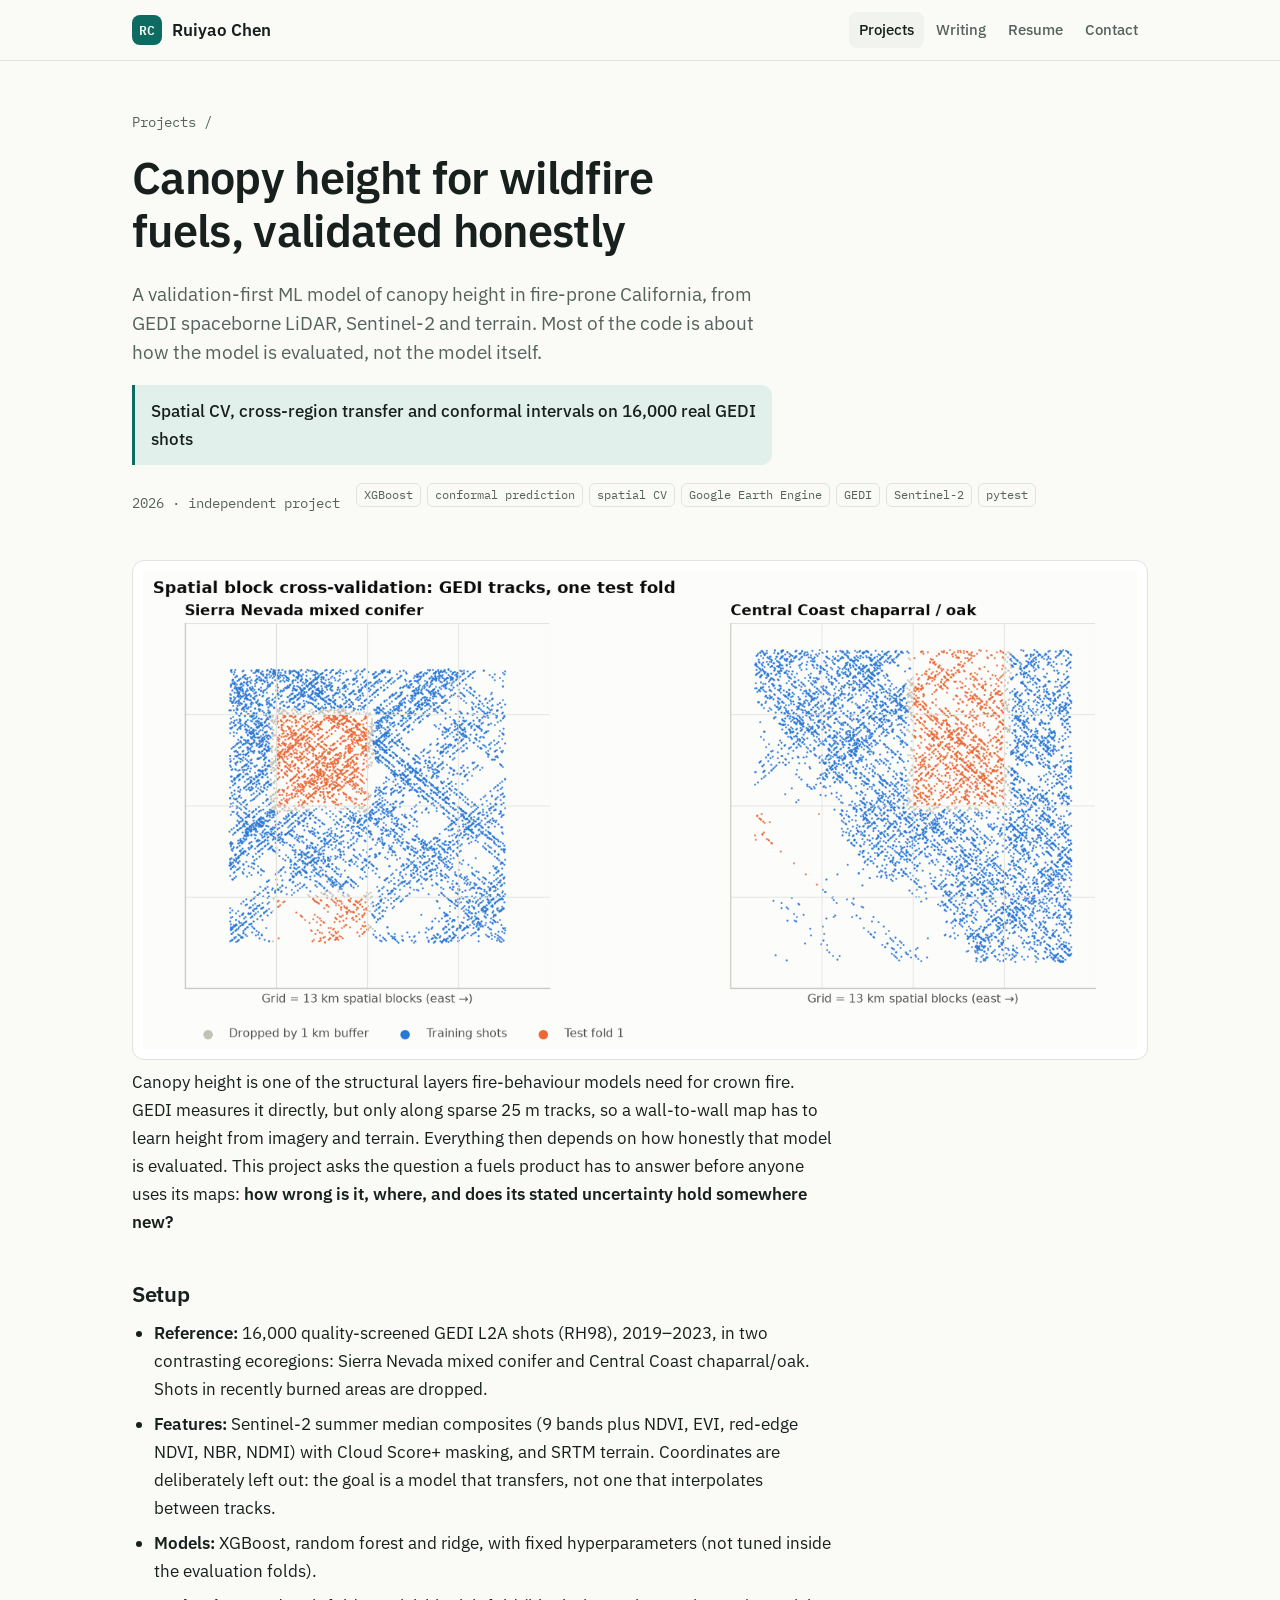
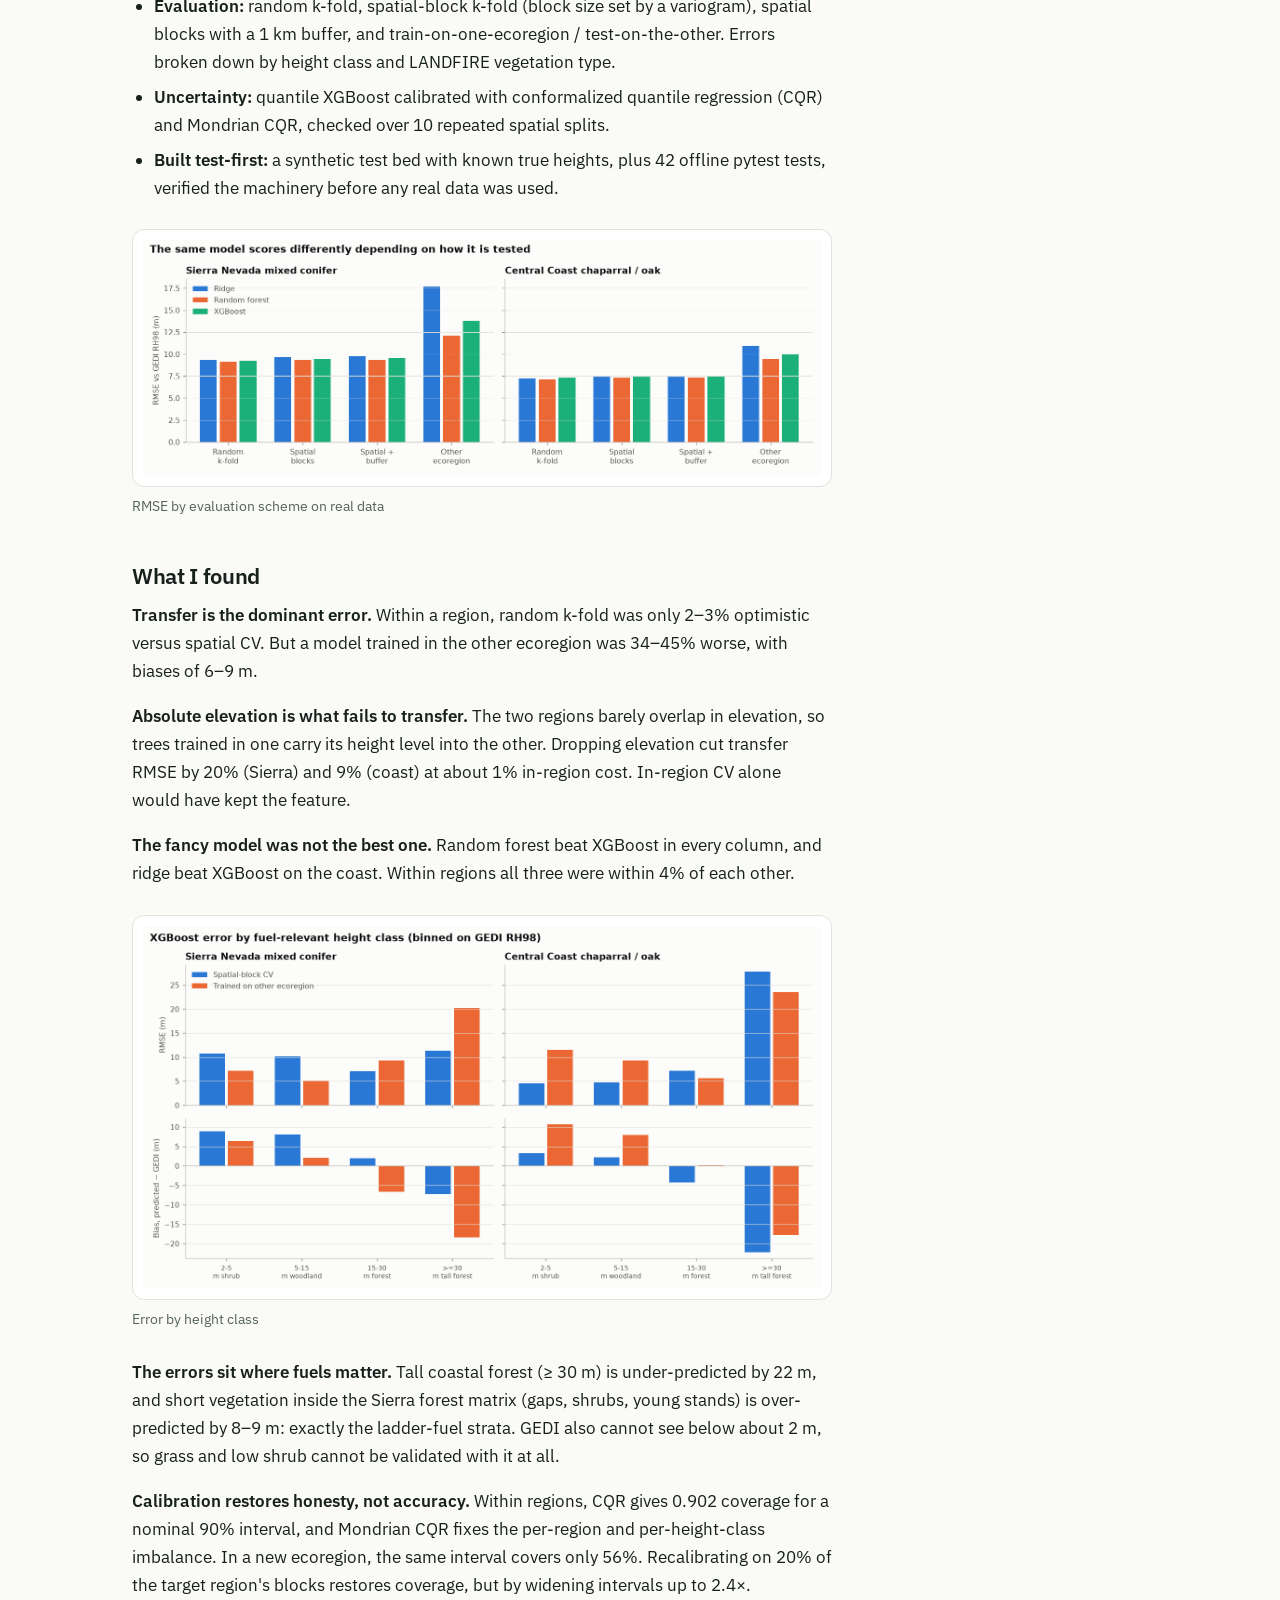
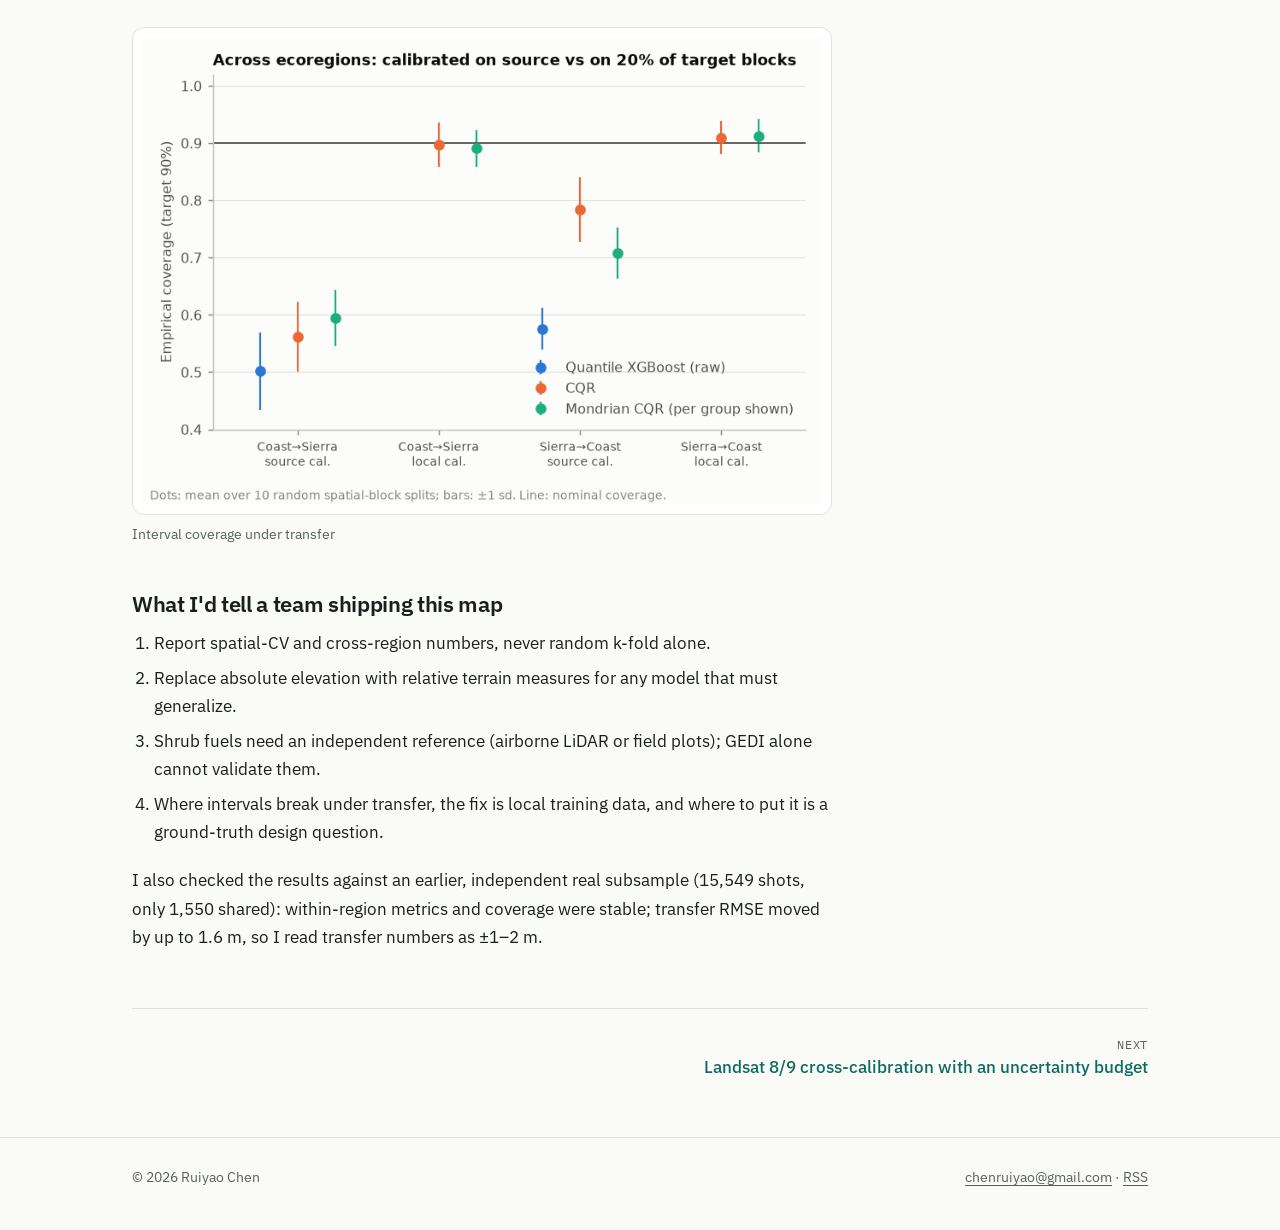
==== projects/canopy-height-validation/index.html @ 19ee0b02 "Launch personal site: projects, writing, resume" ====
<!doctype html>
<html lang="en">
<head>
<meta charset="utf-8">
<meta name="viewport" content="width=device-width, initial-scale=1">
<title>Canopy height for wildfire fuels, validated honestly · Ruiyao Chen</title>
<meta name="description" content="A validation-first ML model of canopy height in fire-prone California, from GEDI spaceborne LiDAR, Sentinel-2 and terrain. Most of the code is about how the model is evaluated, not the model itself.">
<meta name="author" content="Ruiyao Chen">
<link rel="canonical" href="https://ruiyao-chen.github.io/projects/canopy-height-validation/">
<meta property="og:type" content="article">
<meta property="og:title" content="Canopy height for wildfire fuels, validated honestly · Ruiyao Chen">
<meta property="og:description" content="A validation-first ML model of canopy height in fire-prone California, from GEDI spaceborne LiDAR, Sentinel-2 and terrain. Most of the code is about how the model is evaluated, not the model itself.">
<meta property="og:url" content="https://ruiyao-chen.github.io/projects/canopy-height-validation/"><meta property="og:image" content="https://ruiyao-chen.github.io/assets/og.png">
<meta name="twitter:card" content="summary_large_image">
<meta name="theme-color" content="#0d6b61">
<link rel="icon" href="/favicon.svg" type="image/svg+xml">
<link rel="alternate" type="application/rss+xml" title="Ruiyao Chen: writing" href="/feed.xml">
<link rel="preconnect" href="https://fonts.googleapis.com">
<link rel="preconnect" href="https://fonts.gstatic.com" crossorigin>
<link href="https://fonts.googleapis.com/css2?family=IBM+Plex+Mono:wght@400;500;600&family=IBM+Plex+Sans:wght@400;500;600;700&display=swap" rel="stylesheet">
<link rel="stylesheet" href="/assets/css/site.css">

</head>
<body>
<a class="skip" href="#main">Skip to content</a>

<header class="site-header"><div class="wrap">
<a class="brand" href="/"><span class="brand-mark">RC</span><span class="brand-name">Ruiyao Chen</span></a>
<nav class="nav" aria-label="Main"><a href="/projects/" aria-current="page">Projects</a><a href="/blog/">Writing</a><a href="/resume/">Resume</a><a href="/#contact">Contact</a></nav>
</div></header>
<main id="main">
<div class="wrap"><div class="page-head">
<div class="crumbs"><a href="/projects/">Projects</a> /</div>
<h1>Canopy height for wildfire fuels, validated honestly</h1>
<p class="lede">A validation-first ML model of canopy height in fire-prone California, from GEDI spaceborne LiDAR, Sentinel-2 and terrain. Most of the code is about how the model is evaluated, not the model itself.</p>
<p class="callout">Spatial CV, cross-region transfer and conformal intervals on 16,000 real GEDI shots</p>
<div class="meta-row"><span class="period">2026 · independent project</span><ul class="tags"><li>XGBoost</li><li>conformal prediction</li><li>spatial CV</li><li>Google Earth Engine</li><li>GEDI</li><li>Sentinel-2</li><li>pytest</li></ul></div>

</div>
<figure class="cover"><img src="study_design.png" alt="Map of GEDI shots in two California ecoregions, split into 13 km spatial blocks, with one test fold and a 1 km buffer highlighted" width="1352" height="650"></figure>
<article class="prose"><p>Canopy height is one of the structural layers fire-behaviour models need for
crown fire. GEDI measures it directly, but only along sparse 25 m tracks, so a
wall-to-wall map has to learn height from imagery and terrain. Everything then
depends on how honestly that model is evaluated. This project asks the
question a fuels product has to answer before anyone uses its maps:
<strong>how wrong is it, where, and does its stated uncertainty hold somewhere new?</strong></p>
<h2>Setup</h2>
<ul>
<li><strong>Reference:</strong> 16,000 quality-screened GEDI L2A shots (RH98), 2019–2023, in
  two contrasting ecoregions: Sierra Nevada mixed conifer and Central Coast
  chaparral/oak. Shots in recently burned areas are dropped.</li>
<li><strong>Features:</strong> Sentinel-2 summer median composites (9 bands plus NDVI, EVI,
  red-edge NDVI, NBR, NDMI) with Cloud Score+ masking, and SRTM terrain.
  Coordinates are deliberately left out: the goal is a model that transfers,
  not one that interpolates between tracks.</li>
<li><strong>Models:</strong> XGBoost, random forest and ridge, with fixed hyperparameters
  (not tuned inside the evaluation folds).</li>
<li><strong>Evaluation:</strong> random k-fold, spatial-block k-fold (block size set by a
  variogram), spatial blocks with a 1 km buffer, and train-on-one-ecoregion /
  test-on-the-other. Errors broken down by height class and LANDFIRE
  vegetation type.</li>
<li><strong>Uncertainty:</strong> quantile XGBoost calibrated with conformalized quantile
  regression (CQR) and Mondrian CQR, checked over 10 repeated spatial splits.</li>
<li><strong>Built test-first:</strong> a synthetic test bed with known true heights, plus 42
  offline pytest tests, verified the machinery before any real data was used.</li>
</ul>
<figure><img alt="RMSE by evaluation scheme on real data" src="rmse_by_scheme.png" width="1456" height="507" loading="lazy"><figcaption>RMSE by evaluation scheme on real data</figcaption></figure>
<h2>What I found</h2>
<p><strong>Transfer is the dominant error.</strong> Within a region, random k-fold was only
2–3% optimistic versus spatial CV. But a model trained in the other ecoregion
was 34–45% worse, with biases of 6–9 m.</p>
<p><strong>Absolute elevation is what fails to transfer.</strong> The two regions barely overlap
in elevation, so trees trained in one carry its height level into the other.
Dropping elevation cut transfer RMSE by 20% (Sierra) and 9% (coast) at about
1% in-region cost. In-region CV alone would have kept the feature.</p>
<p><strong>The fancy model was not the best one.</strong> Random forest beat XGBoost in every
column, and ridge beat XGBoost on the coast. Within regions all three were
within 4% of each other.</p>
<figure><img alt="Error by height class" src="height_class_error.png" width="1456" height="780" loading="lazy"><figcaption>Error by height class</figcaption></figure>
<p><strong>The errors sit where fuels matter.</strong> Tall coastal forest (≥ 30 m) is
under-predicted by 22 m, and short vegetation inside the Sierra forest matrix
(gaps, shrubs, young stands) is over-predicted by 8–9 m: exactly the ladder-fuel
strata. GEDI also cannot see below about 2 m, so grass and low shrub cannot be
validated with it at all.</p>
<p><strong>Calibration restores honesty, not accuracy.</strong> Within regions, CQR gives
0.902 coverage for a nominal 90% interval, and Mondrian CQR fixes the
per-region and per-height-class imbalance. In a new ecoregion, the same
interval covers only 56%. Recalibrating on 20% of the target region's blocks
restores coverage, but by widening intervals up to 2.4×.</p>
<figure><img alt="Interval coverage under transfer" src="coverage_transfer.png" width="793" height="546" loading="lazy"><figcaption>Interval coverage under transfer</figcaption></figure>
<h2>What I'd tell a team shipping this map</h2>
<ol>
<li>Report spatial-CV and cross-region numbers, never random k-fold alone.</li>
<li>Replace absolute elevation with relative terrain measures for any model
   that must generalize.</li>
<li>Shrub fuels need an independent reference (airborne LiDAR or field plots);
   GEDI alone cannot validate them.</li>
<li>Where intervals break under transfer, the fix is local training data, and
   where to put it is a ground-truth design question.</li>
</ol>
<p>I also checked the results against an earlier, independent real subsample
(15,549 shots, only 1,550 shared): within-region metrics and coverage were
stable; transfer RMSE moved by up to 1.6 m, so I read transfer numbers as ±1–2 m.</p></article>
<nav class="page-nav" aria-label="More projects"><span></span><a href="/projects/landsat-cross-calibration/" style="text-align:right"><span>Next</span>Landsat 8/9 cross-calibration with an uncertainty budget</a></nav>
</div>
</main>
<footer class="site-footer"><div class="wrap">
<span>© 2026 Ruiyao Chen</span>
<span><a href="mailto:chenruiyao@gmail.com">chenruiyao@gmail.com</a> · <a href="/feed.xml">RSS</a></span>
</div></footer>
</body>
</html>
---- assets/css/site.css ----
/* ---------- tokens ---------- */
:root {
  --bg: #fafaf7;
  --surface: #ffffff;
  --surface-2: #f1f3ee;
  --text: #17201d;
  --muted: #56625d;
  --border: #e1e4dd;
  --accent: #0d6b61;
  --accent-strong: #09544c;
  --accent-soft: #e2f0ec;
  --warm: #a9520c;
  --figure-bg: #ffffff;
  --shadow: 0 1px 2px rgb(16 24 20 / 0.05), 0 4px 16px rgb(16 24 20 / 0.06);
  --radius: 14px;
  --max: 1080px;
  --sans: "IBM Plex Sans", system-ui, -apple-system, "Segoe UI", sans-serif;
  --mono: "IBM Plex Mono", ui-monospace, "SF Mono", Menlo, monospace;
  color-scheme: light;
}
@media (prefers-color-scheme: dark) {
  :root:not([data-theme="light"]) {
    --bg: #0d1211;
    --surface: #141b19;
    --surface-2: #1a2320;
    --text: #e4eae7;
    --muted: #9aa7a1;
    --border: #25302c;
    --accent: #4fc4b2;
    --accent-strong: #79d6c7;
    --accent-soft: #143029;
    --warm: #eea25c;
    --figure-bg: #f4f5f2;
    --shadow: 0 1px 2px rgb(0 0 0 / 0.3), 0 6px 20px rgb(0 0 0 / 0.25);
    color-scheme: dark;
  }
}
:root[data-theme="dark"] {
  --bg: #0d1211; --surface: #141b19; --surface-2: #1a2320; --text: #e4eae7;
  --muted: #9aa7a1; --border: #25302c; --accent: #4fc4b2; --accent-strong: #79d6c7;
  --accent-soft: #143029; --warm: #eea25c; --figure-bg: #f4f5f2; color-scheme: dark;
}

/* ---------- base ---------- */
*, *::before, *::after { box-sizing: border-box; }
html { -webkit-text-size-adjust: 100%; scroll-padding-top: 80px; }
body {
  margin: 0;
  background: var(--bg);
  color: var(--text);
  font: 400 17px/1.65 var(--sans);
  -webkit-font-smoothing: antialiased;
}
img { max-width: 100%; height: auto; display: block; }
a { color: var(--accent); text-underline-offset: 3px; text-decoration-thickness: 1px; }
a:hover { color: var(--accent-strong); }
h1, h2, h3 { line-height: 1.2; letter-spacing: -0.015em; margin: 0 0 0.5em; }
h1 { font-size: clamp(2.2rem, 5vw, 3.4rem); font-weight: 600; }
h2 { font-size: 1.6rem; font-weight: 600; }
h3 { font-size: 1.15rem; font-weight: 600; }
p { margin: 0 0 1em; }
:focus-visible { outline: 2px solid var(--accent); outline-offset: 3px; border-radius: 4px; }
.wrap { max-width: var(--max); margin: 0 auto; padding: 0 16px; }
@media (min-width: 720px) { .wrap { padding: 0 32px; } }
.skip { position: absolute; left: -999px; top: 8px; background: var(--surface); padding: 8px 12px; z-index: 100; }
.skip:focus { left: 16px; }
.mono { font-family: var(--mono); }
.muted { color: var(--muted); }

/* ---------- header ---------- */
.site-header {
  position: sticky; top: 0; z-index: 50;
  background: color-mix(in srgb, var(--bg) 88%, transparent);
  backdrop-filter: saturate(1.4) blur(10px);
  -webkit-backdrop-filter: saturate(1.4) blur(10px);
  border-bottom: 1px solid var(--border);
}
.site-header .wrap { display: flex; align-items: center; justify-content: space-between; height: 60px; gap: 16px; }
.brand { display: flex; align-items: center; gap: 10px; color: var(--text); text-decoration: none; font-weight: 600; white-space: nowrap; }
.brand-mark {
  width: 30px; height: 30px; border-radius: 8px; display: grid; place-items: center;
  background: var(--accent); color: var(--bg); font: 600 13px/1 var(--mono); letter-spacing: 0.02em;
}
.nav { display: flex; gap: 2px; align-items: center; }
.nav a {
  color: var(--muted); text-decoration: none; font-size: 15px; font-weight: 500;
  padding: 6px 10px; border-radius: 8px;
}
.nav a:hover, .nav a[aria-current="page"] { color: var(--text); background: var(--surface-2); }
@media (max-width: 560px) {
  .brand-name { display: none; }
  .nav a { padding: 6px 8px; font-size: 14px; }
}

/* ---------- hero ---------- */
.hero { position: relative; padding: 72px 0 56px; overflow: hidden; }
.hero-tracks { position: absolute; inset: 0; pointer-events: none; color: var(--accent); opacity: 0.55; }
.hero-tracks svg { position: absolute; right: -60px; top: -10px; width: 620px; height: auto; }
@media (max-width: 860px) { .hero-tracks { opacity: 0.18; } }
.hero .wrap { position: relative; }
.eyebrow {
  font: 500 13px/1.4 var(--mono); text-transform: uppercase; letter-spacing: 0.08em;
  color: var(--accent); margin: 0 0 16px;
}
.pronouns { font: 400 15px/1 var(--mono); color: var(--muted); letter-spacing: 0; vertical-align: middle; margin-left: 6px; white-space: nowrap; }
.lede { font-size: clamp(1.15rem, 2.2vw, 1.4rem); line-height: 1.5; max-width: 34ch; color: var(--text); margin-bottom: 18px; }
.hero-meta { display: flex; flex-wrap: wrap; gap: 6px 18px; color: var(--muted); font-size: 15px; margin-bottom: 28px; padding: 0; list-style: none; }
.hero-meta li { display: flex; align-items: center; gap: 7px; }
.hero-meta li::before { content: ""; width: 6px; height: 6px; border-radius: 50%; background: var(--accent); opacity: 0.7; }
.actions { display: flex; flex-wrap: wrap; gap: 10px; }
.btn {
  display: inline-flex; align-items: center; gap: 8px; padding: 10px 16px; border-radius: 10px;
  font-weight: 500; font-size: 15px; text-decoration: none; border: 1px solid var(--border);
  background: var(--surface); color: var(--text); transition: border-color .15s, transform .15s;
}
.btn:hover { border-color: var(--accent); color: var(--text); }
.btn.primary { background: var(--accent); border-color: var(--accent); color: var(--bg); }
.btn.primary:hover { background: var(--accent-strong); border-color: var(--accent-strong); color: var(--bg); }
.btn svg { width: 16px; height: 16px; flex: none; }

/* ---------- sections ---------- */
section.block { padding: 56px 0; border-top: 1px solid var(--border); }
.section-head { display: flex; align-items: baseline; justify-content: space-between; gap: 16px; margin-bottom: 28px; flex-wrap: wrap; }
.section-head h2 { margin: 0; }
.section-head a { font-size: 15px; font-weight: 500; text-decoration: none; }
.kicker { font: 500 12px/1 var(--mono); letter-spacing: 0.08em; text-transform: uppercase; color: var(--muted); margin-bottom: 10px; }

.stats { display: grid; grid-template-columns: repeat(4, 1fr); gap: 1px; background: var(--border); border: 1px solid var(--border); border-radius: var(--radius); overflow: hidden; }
.stat { background: var(--surface); padding: 20px 22px; }
.stat-value { font: 600 1.9rem/1.1 var(--sans); letter-spacing: -0.02em; color: var(--accent); }
.stat-label { color: var(--muted); font-size: 14px; line-height: 1.4; margin-top: 6px; }
@media (max-width: 760px) { .stats { grid-template-columns: repeat(2, 1fr); } }

.focus { display: grid; grid-template-columns: repeat(3, 1fr); gap: 20px; }
.focus-item { padding: 22px; border-radius: var(--radius); background: var(--surface); border: 1px solid var(--border); }
.focus-item h3 { display: flex; gap: 10px; align-items: center; }
.focus-num { font: 500 12px/1 var(--mono); color: var(--accent); background: var(--accent-soft); padding: 5px 7px; border-radius: 6px; }
.focus-item p { color: var(--muted); font-size: 15.5px; margin: 0; }
@media (max-width: 860px) { .focus { grid-template-columns: 1fr; } }

/* ---------- project cards ---------- */
.cards { display: grid; grid-template-columns: repeat(3, 1fr); gap: 22px; }
.cards.two { grid-template-columns: repeat(2, 1fr); }
@media (max-width: 960px) { .cards, .cards.two { grid-template-columns: 1fr 1fr; } }
@media (max-width: 640px) { .cards, .cards.two { grid-template-columns: 1fr; } }
.card {
  position: relative; display: flex; flex-direction: column; background: var(--surface);
  border: 1px solid var(--border); border-radius: var(--radius); overflow: hidden;
  transition: border-color .15s, box-shadow .15s, transform .15s;
}
.card:hover { border-color: color-mix(in srgb, var(--accent) 50%, var(--border)); box-shadow: var(--shadow); transform: translateY(-2px); }
@media (prefers-reduced-motion: reduce) { .card, .btn { transition: none; } .card:hover { transform: none; } }
.card-media { aspect-ratio: 16 / 9; background: var(--figure-bg); border-bottom: 1px solid var(--border); overflow: hidden; }
.card-media img { width: 100%; height: 100%; object-fit: contain; padding: 10px; }
.card-body { padding: 20px 20px 22px; display: flex; flex-direction: column; gap: 10px; flex: 1; }
.card h3 { margin: 0; font-size: 1.1rem; }
.card h3 a { color: var(--text); text-decoration: none; }
.card h3 a::after { content: ""; position: absolute; inset: 0; }
.card p { margin: 0; color: var(--muted); font-size: 15px; }
.card .period { font: 400 12.5px/1.3 var(--mono); color: var(--muted); }
.result { font-size: 14px; line-height: 1.45; color: var(--text); background: var(--accent-soft); border-radius: 8px; padding: 8px 10px; }
.result strong { color: var(--accent); font-weight: 600; }
.tags { display: flex; flex-wrap: wrap; gap: 6px; margin-top: auto; padding: 0; list-style: none; }
.tags li { font: 400 12px/1 var(--mono); color: var(--muted); border: 1px solid var(--border); padding: 5px 7px; border-radius: 6px; }
.badge-hidden { position: absolute; z-index: 2; top: 10px; right: 10px; font: 600 11px/1 var(--mono); letter-spacing: .06em; padding: 5px 7px; border-radius: 6px; background: var(--warm); color: #fff; }

.more-list { display: grid; gap: 12px; margin-top: 22px; }
.more-item { position: relative; display: grid; grid-template-columns: 1fr auto; gap: 4px 20px; padding: 18px 20px; background: var(--surface); border: 1px solid var(--border); border-radius: var(--radius); }
.more-item:hover { border-color: color-mix(in srgb, var(--accent) 50%, var(--border)); }
.more-item h3 { margin: 0; font-size: 1.05rem; }
.more-item h3 a { color: var(--text); text-decoration: none; }
.more-item h3 a::after { content: ""; position: absolute; inset: 0; }
.more-item p { grid-column: 1 / -1; margin: 0; color: var(--muted); font-size: 15px; }
.more-item .period { font: 400 12.5px/1.6 var(--mono); color: var(--muted); }
.more-item .badge-hidden { position: static; justify-self: start; grid-column: 1 / -1; }
@media (max-width: 640px) { .more-item { grid-template-columns: 1fr; } }

/* ---------- timeline ---------- */
.timeline { list-style: none; padding: 0; margin: 0; display: grid; gap: 0; }
.timeline li { display: grid; grid-template-columns: 150px 1fr; gap: 20px; padding: 18px 0; border-bottom: 1px solid var(--border); }
.timeline li:last-child { border-bottom: 0; }
.timeline .dates { font: 400 14px/1.6 var(--mono); color: var(--muted); }
.timeline h3 { margin: 0 0 2px; font-size: 1.05rem; }
.timeline .org { color: var(--muted); font-size: 15px; margin: 0 0 6px; }
.timeline .hl { margin: 0; font-size: 15.5px; }
@media (max-width: 640px) { .timeline li { grid-template-columns: 1fr; gap: 4px; } }

/* ---------- publications ---------- */
.pubs { list-style: none; padding: 0; margin: 0; display: grid; gap: 14px; }
.pubs li { display: grid; grid-template-columns: 56px 1fr; gap: 14px; }
.pubs .year { font: 500 14px/1.6 var(--mono); color: var(--accent); }
.pubs .ptitle { font-weight: 500; }
.pubs .pmeta { color: var(--muted); font-size: 15px; }
.pubs b { color: var(--text); font-weight: 600; }

/* ---------- posts ---------- */
.post-list { list-style: none; padding: 0; margin: 0; display: grid; gap: 0; }
.post-list li { position: relative; padding: 18px 0; border-bottom: 1px solid var(--border); display: grid; grid-template-columns: 130px 1fr; gap: 20px; }
.post-list li:first-child { padding-top: 0; }
.post-list li:last-child { border-bottom: 0; }
.post-list time { font: 400 14px/1.7 var(--mono); color: var(--muted); }
.post-list h3 { margin: 0 0 4px; font-size: 1.1rem; }
.post-list h3 a { color: var(--text); text-decoration: none; }
.post-list h3 a:hover { color: var(--accent); }
.post-list p { margin: 0; color: var(--muted); font-size: 15.5px; }
@media (max-width: 640px) { .post-list li { grid-template-columns: 1fr; gap: 2px; } }

/* ---------- contact ---------- */
.contact { background: var(--surface); border: 1px solid var(--border); border-radius: var(--radius); padding: 32px; display: grid; grid-template-columns: 1.3fr 1fr; gap: 24px; align-items: center; }
.contact h2 { margin-bottom: 8px; }
.contact p { color: var(--muted); margin: 0; }
.contact .actions { justify-content: flex-end; }
@media (max-width: 760px) { .contact { grid-template-columns: 1fr; padding: 24px; } .contact .actions { justify-content: flex-start; } }

/* ---------- article (project + post pages) ---------- */
.page-head { padding: 52px 0 28px; }
.crumbs { font: 400 14px/1.4 var(--mono); color: var(--muted); margin-bottom: 18px; }
.crumbs a { color: var(--muted); text-decoration: none; }
.crumbs a:hover { color: var(--accent); }
.page-head h1 { font-size: clamp(1.9rem, 4.2vw, 2.8rem); max-width: 22ch; }
.page-head .lede { max-width: 60ch; font-size: 1.2rem; color: var(--muted); }
.page-head .meta-row { display: flex; flex-wrap: wrap; gap: 10px 16px; align-items: center; margin-top: 18px; }
.page-head .period { font: 400 14px/1.4 var(--mono); color: var(--muted); }
.callout { border-left: 3px solid var(--accent); background: var(--accent-soft); padding: 12px 16px; border-radius: 0 10px 10px 0; margin: 18px 0 0; max-width: 64ch; font-weight: 500; }
.cover { margin: 8px 0 8px; }

.prose { max-width: 70ch; padding-bottom: 40px; }
.prose h2 { font-size: 1.4rem; margin-top: 2em; }
.prose h3 { margin-top: 1.6em; }
.prose ul, .prose ol { padding-left: 1.3em; margin: 0 0 1.2em; }
.prose li { margin-bottom: 0.4em; }
.prose strong { font-weight: 600; }
.prose code { font: 0.9em var(--mono); background: var(--surface-2); padding: 2px 5px; border-radius: 5px; }
.prose pre { background: var(--surface-2); padding: 14px 16px; border-radius: 10px; overflow-x: auto; font-size: 14px; }
.prose pre code { background: none; padding: 0; }
.prose table { width: 100%; border-collapse: collapse; margin: 0 0 1.4em; font-size: 15px; display: block; overflow-x: auto; }
.prose th, .prose td { text-align: left; padding: 8px 12px; border-bottom: 1px solid var(--border); white-space: nowrap; }
.prose td:first-child, .prose th:first-child { white-space: normal; min-width: 12ch; }
.prose th { font-weight: 600; color: var(--muted); font-size: 13px; text-transform: uppercase; letter-spacing: 0.04em; }
.prose em { color: var(--muted); }
figure { margin: 1.6em 0; }
figure.wide { max-width: none; }
figure img { background: var(--figure-bg); border: 1px solid var(--border); border-radius: 12px; padding: 10px; width: 100%; }
figcaption { font-size: 14px; color: var(--muted); margin-top: 8px; }
.page-nav { display: flex; justify-content: space-between; gap: 16px; padding: 28px 0 56px; border-top: 1px solid var(--border); flex-wrap: wrap; }
.page-nav a { text-decoration: none; font-weight: 500; }
.page-nav span { display: block; font: 400 12px/1.4 var(--mono); color: var(--muted); text-transform: uppercase; letter-spacing: 0.06em; }

/* ---------- resume ---------- */
.resume { max-width: 860px; padding-bottom: 56px; }
.resume h2 { font-size: 1.05rem; text-transform: uppercase; letter-spacing: 0.08em; color: var(--accent); margin: 36px 0 14px; padding-bottom: 8px; border-bottom: 1px solid var(--border); }
.resume .job { margin-bottom: 20px; }
.resume .job-head { display: flex; justify-content: space-between; gap: 12px; flex-wrap: wrap; }
.resume .job-head h3 { margin: 0; font-size: 1.05rem; }
.resume .job-head .dates { font: 400 14px/1.6 var(--mono); color: var(--muted); }
.resume .job .org { color: var(--muted); margin: 0 0 6px; font-size: 15px; }
.resume ul { padding-left: 1.2em; margin: 0; }
.resume li { margin-bottom: 5px; font-size: 15.5px; }
.resume .skills { display: grid; grid-template-columns: 200px 1fr; gap: 8px 20px; font-size: 15.5px; }
.resume .skills dt { font-weight: 600; }
.resume .skills dd { margin: 0; color: var(--muted); }
@media (max-width: 640px) { .resume .skills { grid-template-columns: 1fr; gap: 2px; } .resume .skills dd { margin-bottom: 10px; } }
.contact-line { display: flex; flex-wrap: wrap; gap: 6px 18px; color: var(--muted); font-size: 15px; margin: 4px 0 18px; }

/* ---------- footer ---------- */
.site-footer { border-top: 1px solid var(--border); padding: 28px 0 40px; color: var(--muted); font-size: 14px; }
.site-footer .wrap { display: flex; justify-content: space-between; gap: 12px; flex-wrap: wrap; }
.site-footer a { color: var(--muted); }
.preview-banner { background: var(--warm); color: #fff; text-align: center; font: 500 13px/1.4 var(--mono); padding: 8px 16px; }

/* ---------- print (resume) ---------- */
@media print {
  :root { --bg: #fff; --surface: #fff; --text: #111; --muted: #444; --accent: #0d6b61; --border: #ccc; }
  body { font-size: 11pt; }
  .site-header, .site-footer, .no-print, .preview-banner { display: none !important; }
  .page-head { padding: 0 0 8px; }
  .resume h2 { margin-top: 16px; }
  a { color: inherit; text-decoration: none; }
}
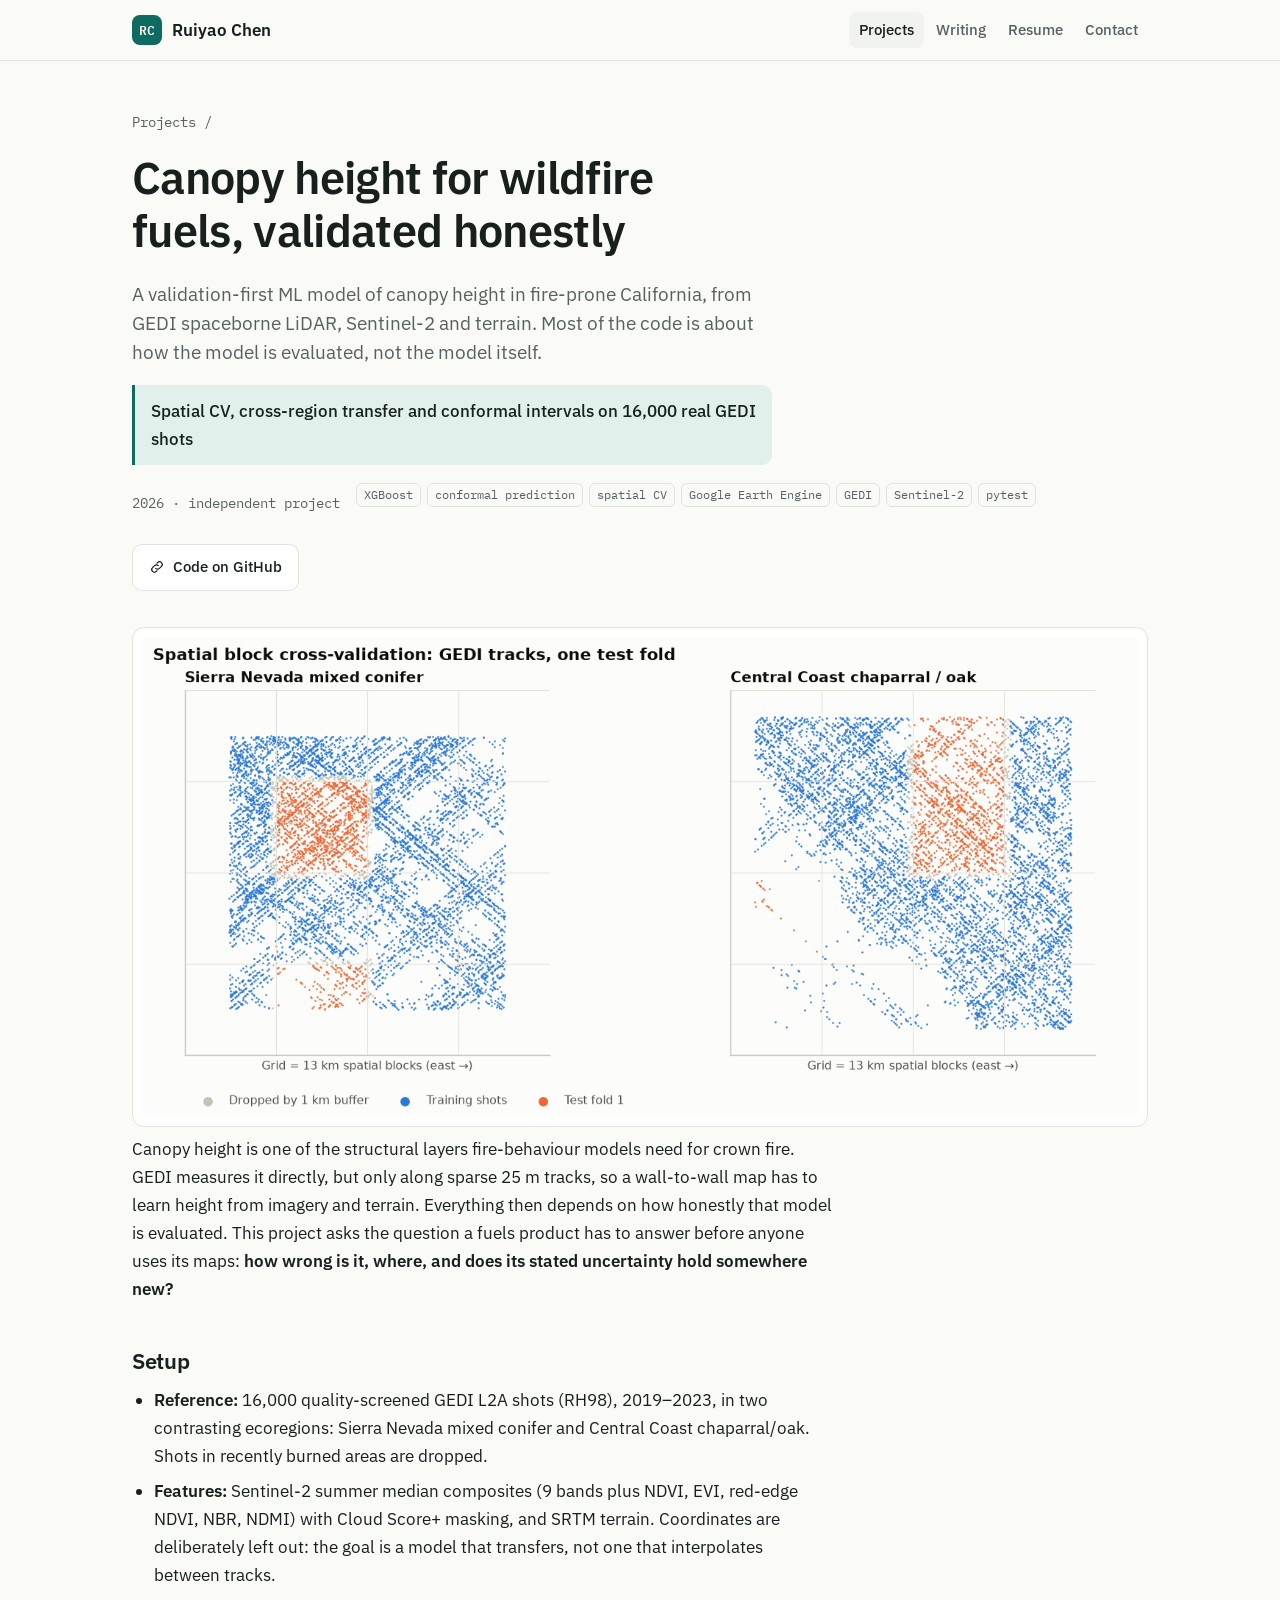
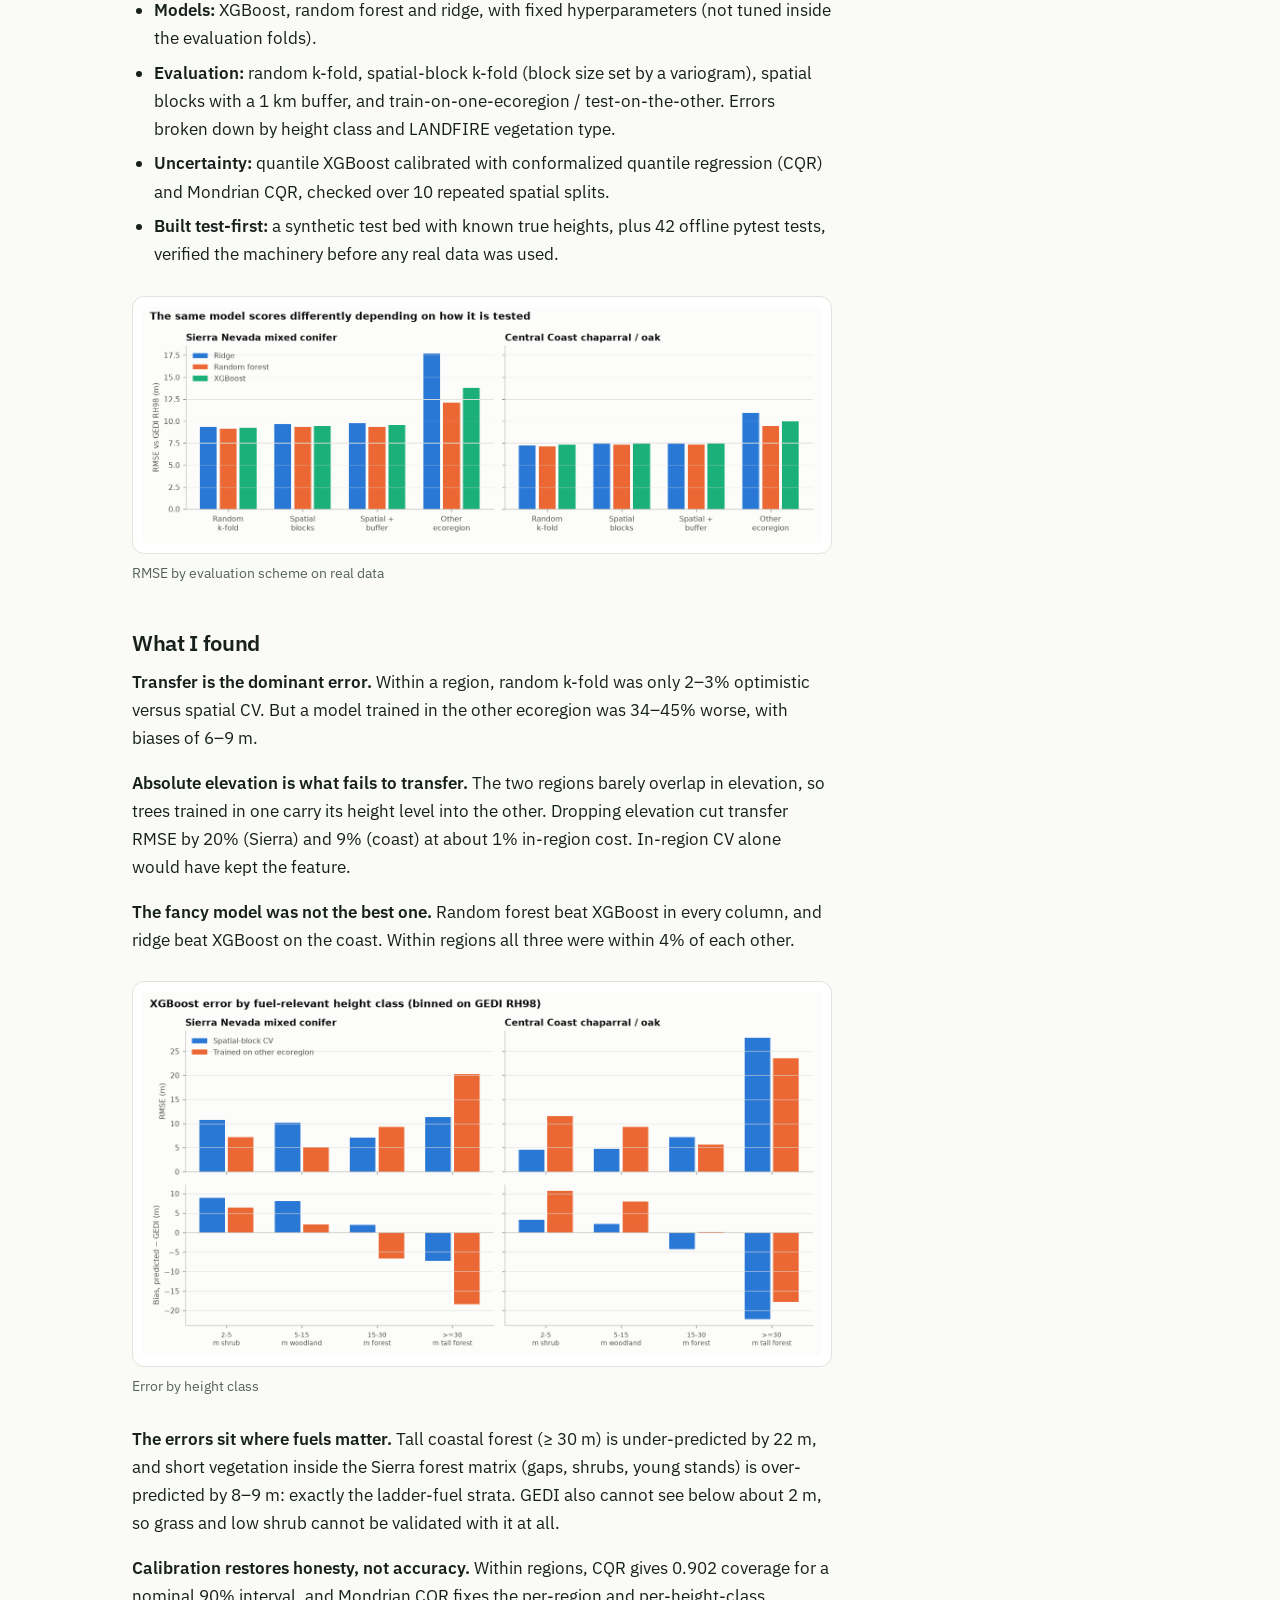
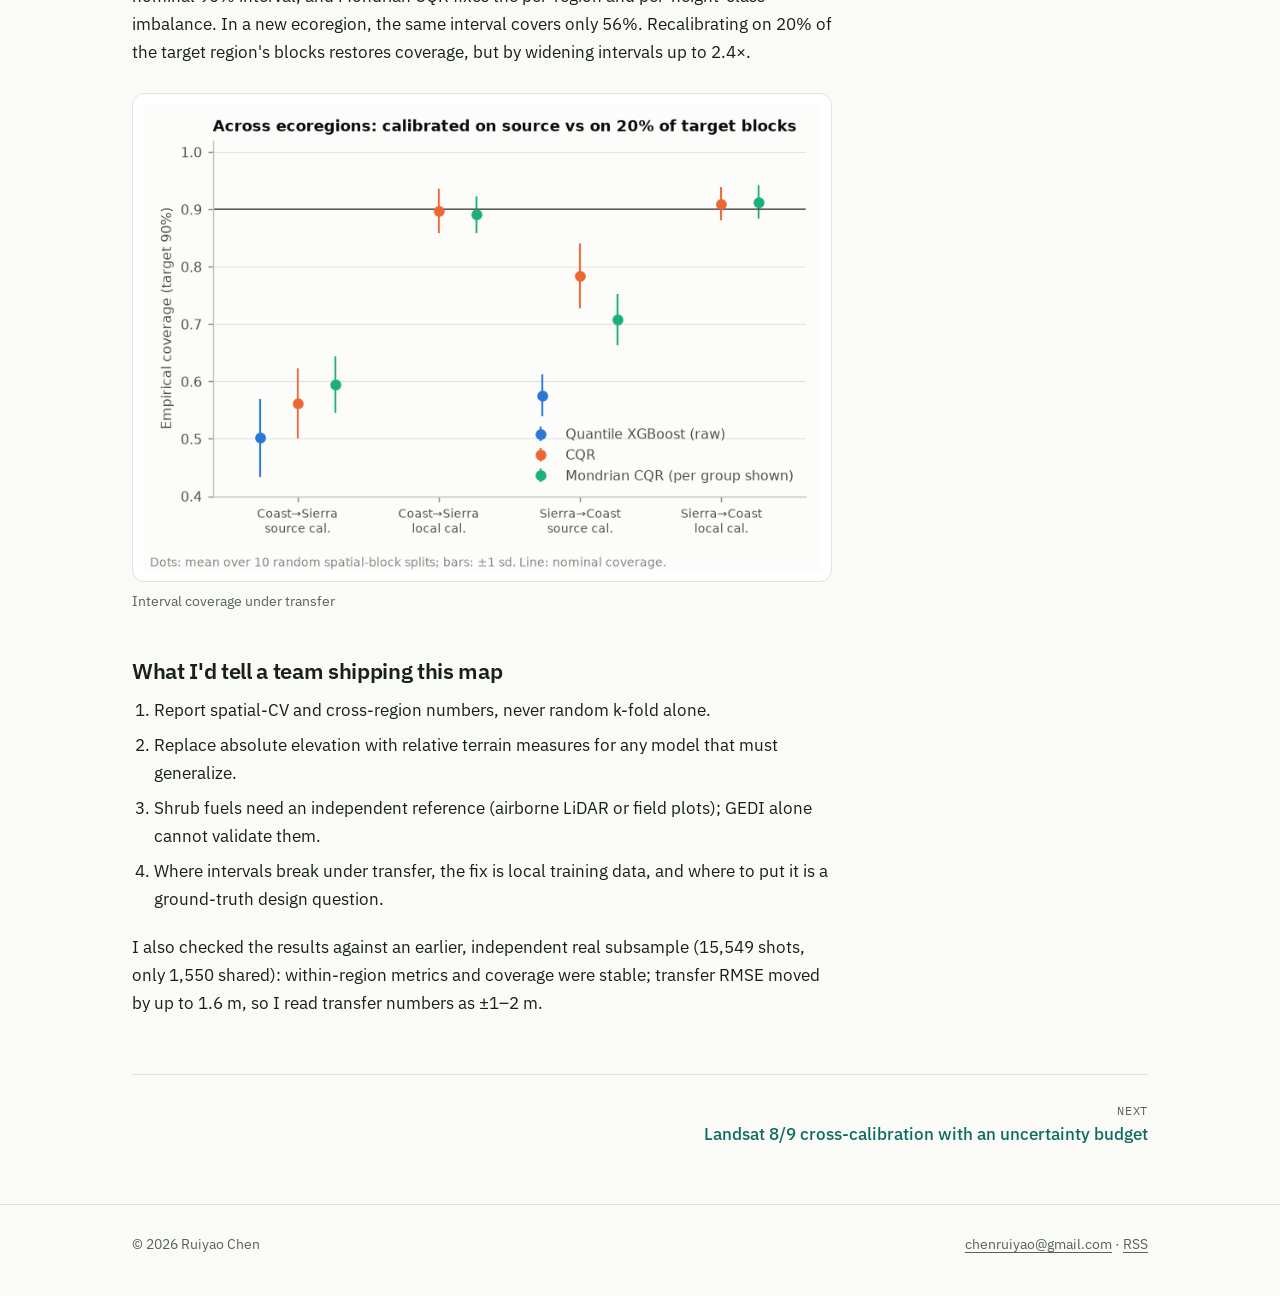
==== commit e2f3535e: "Link public code repos from project pages" ====
--- a/projects/canopy-height-validation/index.html
+++ b/projects/canopy-height-validation/index.html
@@ -35,7 +35,7 @@
 <p class="lede">A validation-first ML model of canopy height in fire-prone California, from GEDI spaceborne LiDAR, Sentinel-2 and terrain. Most of the code is about how the model is evaluated, not the model itself.</p>
 <p class="callout">Spatial CV, cross-region transfer and conformal intervals on 16,000 real GEDI shots</p>
 <div class="meta-row"><span class="period">2026 · independent project</span><ul class="tags"><li>XGBoost</li><li>conformal prediction</li><li>spatial CV</li><li>Google Earth Engine</li><li>GEDI</li><li>Sentinel-2</li><li>pytest</li></ul></div>
-
+<div class="actions" style="margin-top:20px"><a class="btn" href="https://github.com/ruiyao-chen/canopy-fuel-validation" target="_blank" rel="noopener"><svg viewBox="0 0 24 24" aria-hidden="true"><path d="M10 14a4 4 0 0 0 5.66 0l3-3a4 4 0 0 0-5.66-5.66l-1 1M14 10a4 4 0 0 0-5.66 0l-3 3a4 4 0 0 0 5.66 5.66l1-1" fill="none" stroke="currentColor" stroke-width="1.8" stroke-linecap="round"/></svg>Code on GitHub</a></div>
 </div>
 <figure class="cover"><img src="study_design.png" alt="Map of GEDI shots in two California ecoregions, split into 13 km spatial blocks, with one test fold and a 1 km buffer highlighted" width="1352" height="650"></figure>
 <article class="prose"><p>Canopy height is one of the structural layers fire-behaviour models need for
